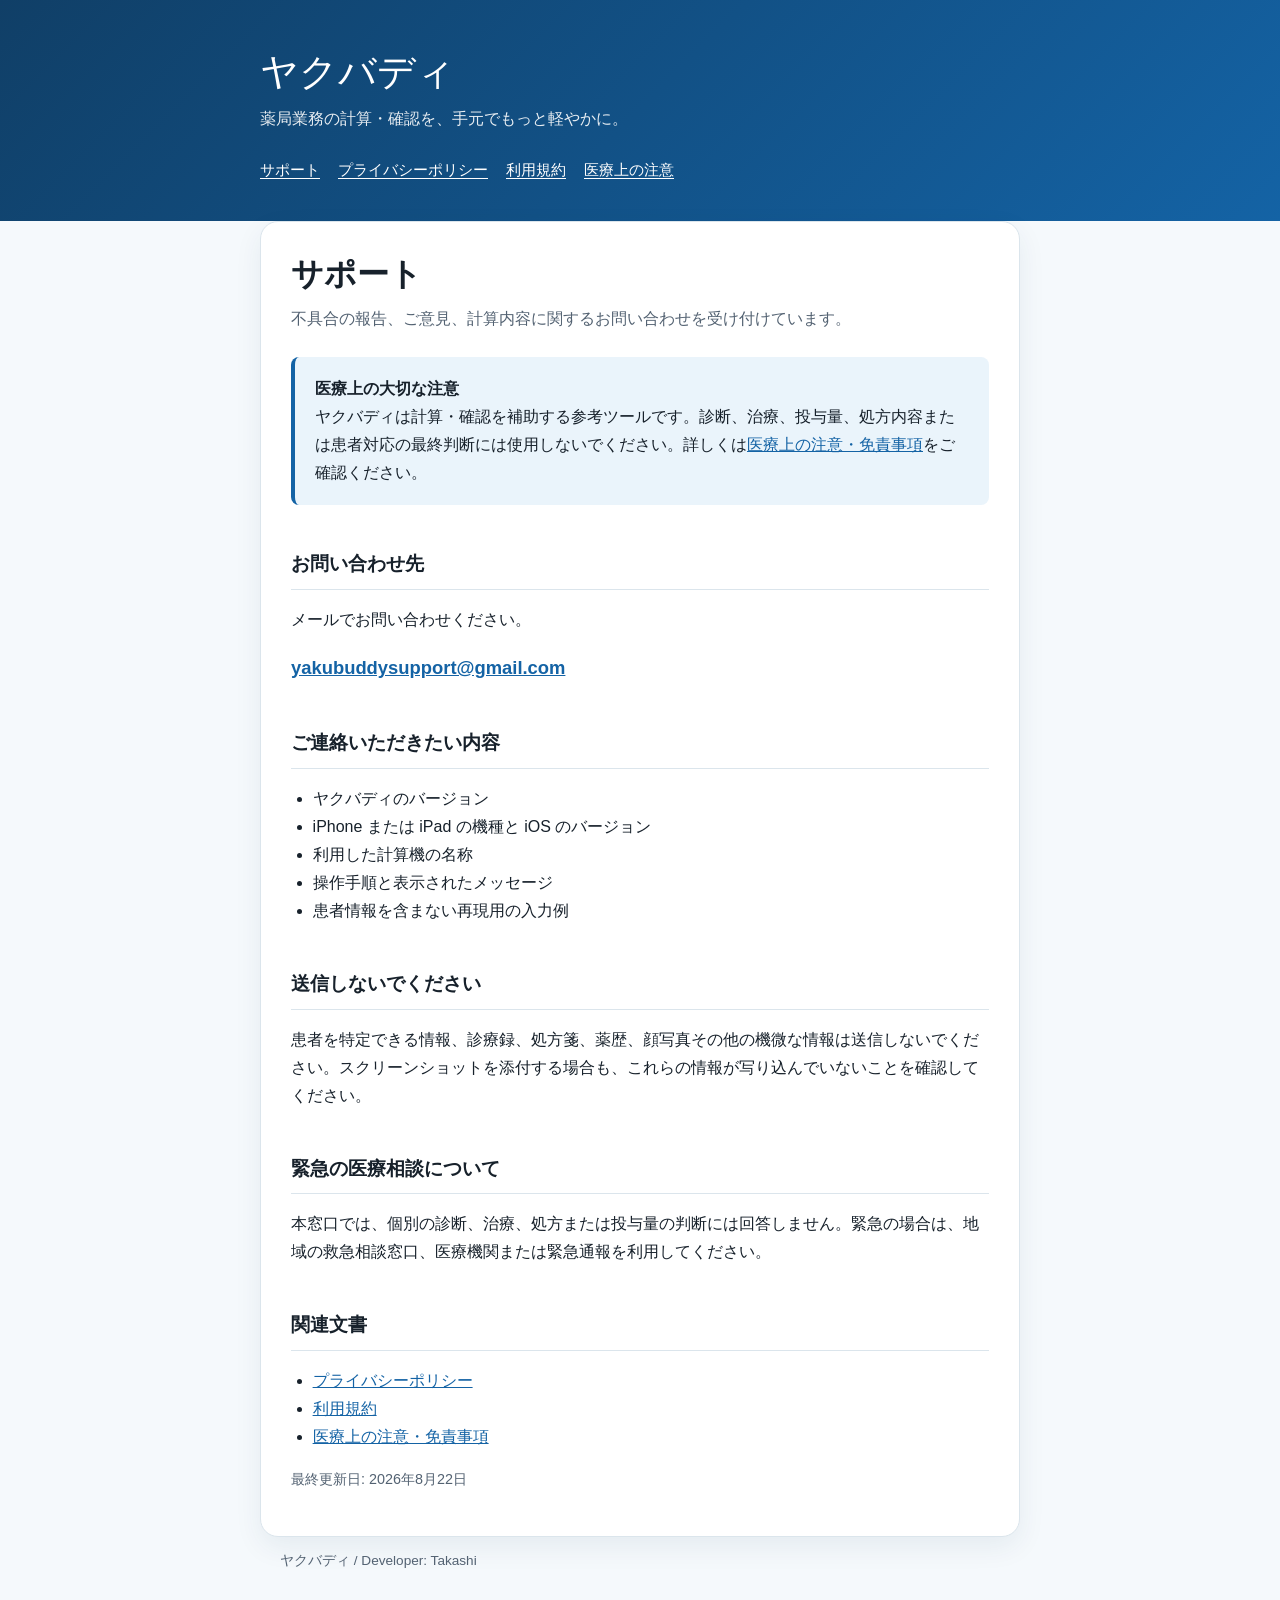
==== index.html @ fbda24fd "docs: ヤクバディの公開サポートサイトを追加" ====
<!doctype html>
<html lang="ja"><head><meta charset="utf-8"><meta name="viewport" content="width=device-width, initial-scale=1"><meta name="description" content="ヤクバディのサポートページです。"><title>ヤクバディ サポート</title><link rel="stylesheet" href="style.css"></head>
<body><header class="site-header"><div class="container"><p class="brand">ヤクバディ</p><p class="tagline">薬局業務の計算・確認を、手元でもっと軽やかに。</p><nav aria-label="サイト内ナビゲーション"><a href="index.html">サポート</a><a href="privacy.html">プライバシーポリシー</a><a href="terms.html">利用規約</a><a href="medical-notice.html">医療上の注意</a></nav></div></header>
<main class="container"><h1>サポート</h1><p class="lead">不具合の報告、ご意見、計算内容に関するお問い合わせを受け付けています。</p>
<div class="notice"><strong>医療上の大切な注意</strong><br>ヤクバディは計算・確認を補助する参考ツールです。診断、治療、投与量、処方内容または患者対応の最終判断には使用しないでください。詳しくは<a href="medical-notice.html">医療上の注意・免責事項</a>をご確認ください。</div>
<h2>お問い合わせ先</h2><p>メールでお問い合わせください。</p><p class="email"><a href="mailto:yakubuddysupport@gmail.com">yakubuddysupport@gmail.com</a></p>
<h2>ご連絡いただきたい内容</h2><ul><li>ヤクバディのバージョン</li><li>iPhone または iPad の機種と iOS のバージョン</li><li>利用した計算機の名称</li><li>操作手順と表示されたメッセージ</li><li>患者情報を含まない再現用の入力例</li></ul>
<h2>送信しないでください</h2><p>患者を特定できる情報、診療録、処方箋、薬歴、顔写真その他の機微な情報は送信しないでください。スクリーンショットを添付する場合も、これらの情報が写り込んでいないことを確認してください。</p>
<h2>緊急の医療相談について</h2><p>本窓口では、個別の診断、治療、処方または投与量の判断には回答しません。緊急の場合は、地域の救急相談窓口、医療機関または緊急通報を利用してください。</p>
<h2>関連文書</h2><ul><li><a href="privacy.html">プライバシーポリシー</a></li><li><a href="terms.html">利用規約</a></li><li><a href="medical-notice.html">医療上の注意・免責事項</a></li></ul><p class="updated">最終更新日: 2026年8月22日</p></main><footer class="container">ヤクバディ / Developer: Takashi</footer></body></html>
---- style.css ----
:root { color-scheme: light; --blue-900: #103f67; --blue-700: #1463a5; --blue-100: #eaf4fb; --ink: #17212b; --muted: #536272; --line: #dbe5ec; --surface: #fff; }
* { box-sizing: border-box; }
body { margin: 0; background: #f5f9fc; color: var(--ink); font-family: -apple-system, BlinkMacSystemFont, "Hiragino Sans", "Yu Gothic", sans-serif; line-height: 1.75; }
.site-header { background: linear-gradient(135deg, var(--blue-900), var(--blue-700)); color: #fff; padding: 48px 20px 38px; }
.container { max-width: 760px; margin: 0 auto; }
.brand { margin: 0; font-size: clamp(1.75rem, 5vw, 2.35rem); line-height: 1.3; }.tagline { margin: 8px 0 0; opacity: .9; }
nav { display: flex; flex-wrap: wrap; gap: 6px 18px; margin-top: 24px; } nav a { color: #fff; font-size: .95rem; text-underline-offset: 3px; }
main { margin: 28px auto; padding: 30px; background: var(--surface); border: 1px solid var(--line); border-radius: 18px; box-shadow: 0 10px 28px rgb(20 56 84 / 7%); }
h1 { margin: 0 0 8px; font-size: clamp(1.5rem, 4vw, 2rem); line-height: 1.4; } h2 { margin: 42px 0 12px; padding-bottom: 8px; border-bottom: 1px solid var(--line); font-size: 1.2rem; } p, li { font-size: 1rem; }
a { color: var(--blue-700); } ul { padding-left: 1.35em; }.lead { color: var(--muted); margin-top: 0; }.notice { margin: 24px 0; padding: 18px 20px; background: var(--blue-100); border-left: 4px solid var(--blue-700); border-radius: 8px; }.email { font-size: 1.15rem; font-weight: 700; }.updated { color: var(--muted); font-size: .9rem; } footer { padding: 12px 20px 36px; color: var(--muted); font-size: .85rem; }
@media (max-width: 560px) { .site-header { padding-top: 36px; } main { margin: 16px; padding: 24px 20px; border-radius: 14px; } }
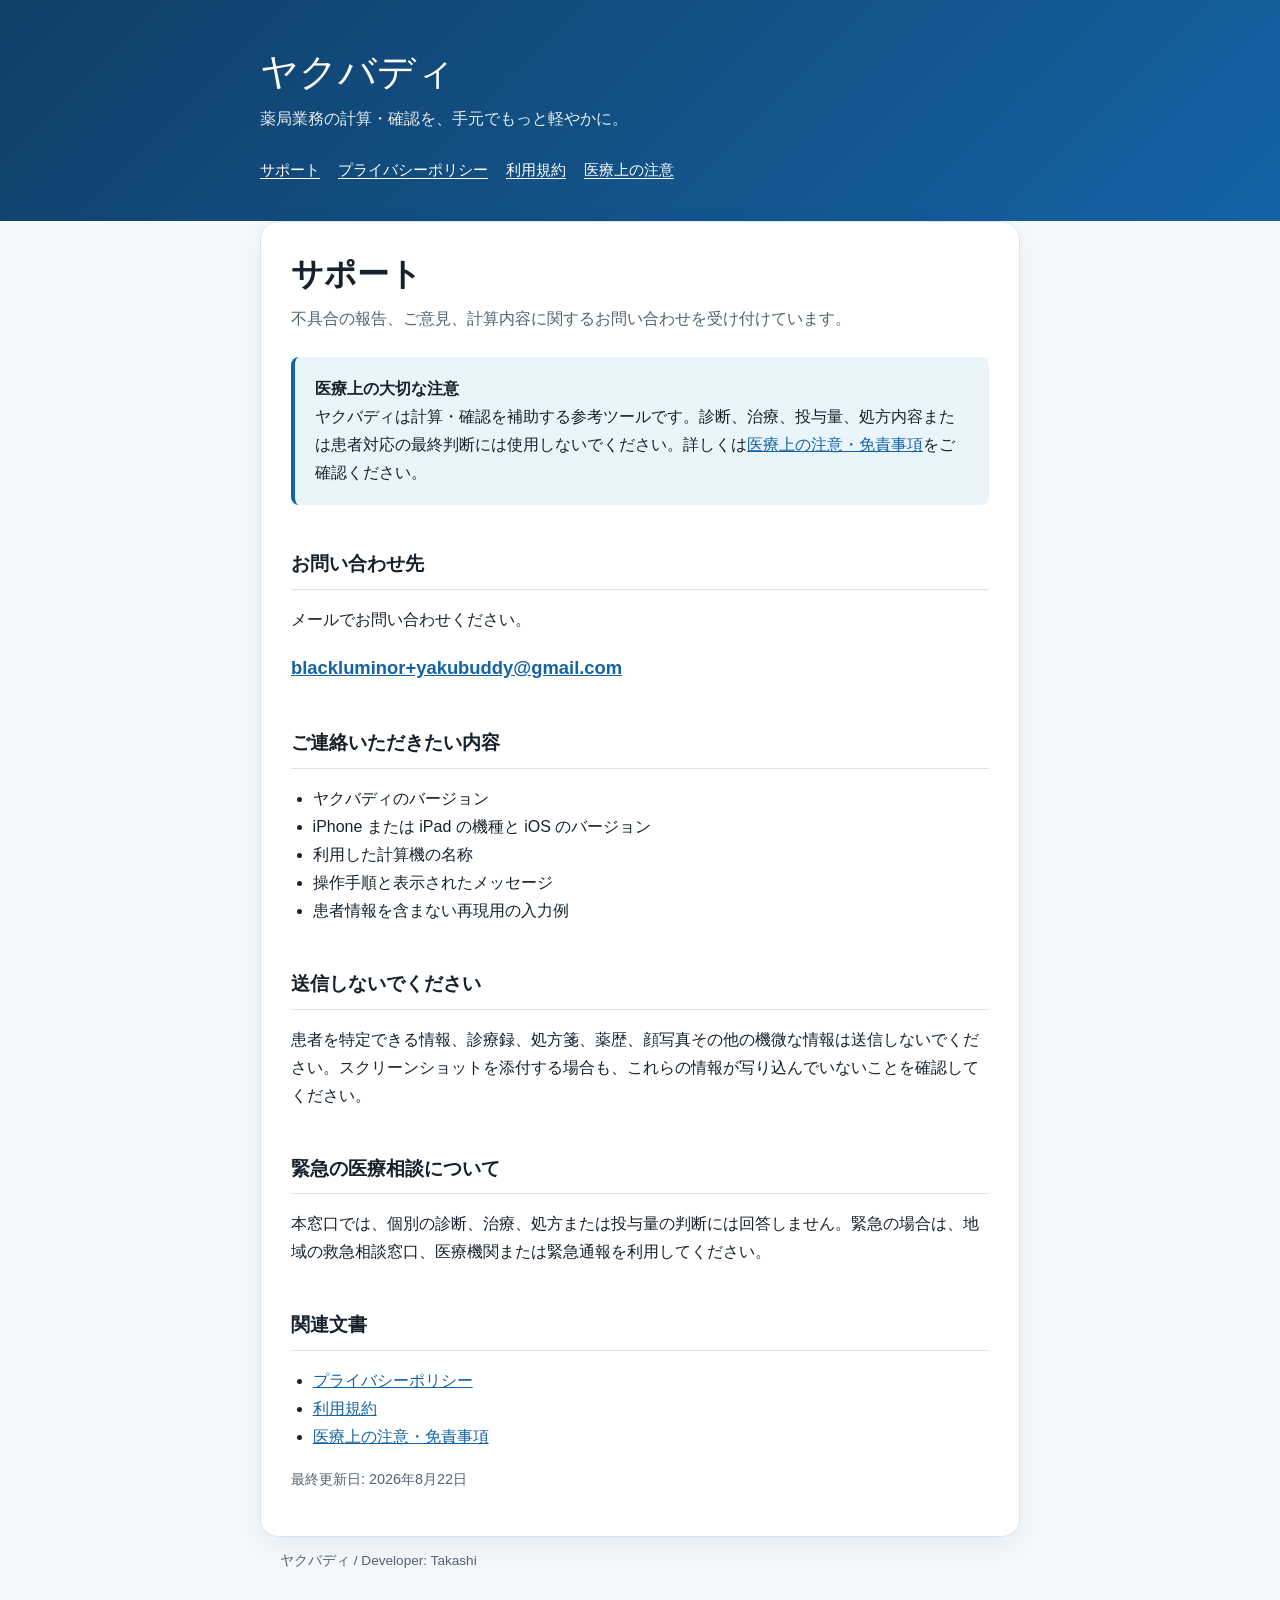
==== commit efbcc875: "サポート窓口メールをblackluminor+yakubuddy@gmail.comに変更" ====
--- a/index.html
+++ b/index.html
@@ -3,7 +3,7 @@
 <body><header class="site-header"><div class="container"><p class="brand">ヤクバディ</p><p class="tagline">薬局業務の計算・確認を、手元でもっと軽やかに。</p><nav aria-label="サイト内ナビゲーション"><a href="index.html">サポート</a><a href="privacy.html">プライバシーポリシー</a><a href="terms.html">利用規約</a><a href="medical-notice.html">医療上の注意</a></nav></div></header>
 <main class="container"><h1>サポート</h1><p class="lead">不具合の報告、ご意見、計算内容に関するお問い合わせを受け付けています。</p>
 <div class="notice"><strong>医療上の大切な注意</strong><br>ヤクバディは計算・確認を補助する参考ツールです。診断、治療、投与量、処方内容または患者対応の最終判断には使用しないでください。詳しくは<a href="medical-notice.html">医療上の注意・免責事項</a>をご確認ください。</div>
-<h2>お問い合わせ先</h2><p>メールでお問い合わせください。</p><p class="email"><a href="mailto:yakubuddysupport@gmail.com">yakubuddysupport@gmail.com</a></p>
+<h2>お問い合わせ先</h2><p>メールでお問い合わせください。</p><p class="email"><a href="mailto:blackluminor+yakubuddy@gmail.com">blackluminor+yakubuddy@gmail.com</a></p>
 <h2>ご連絡いただきたい内容</h2><ul><li>ヤクバディのバージョン</li><li>iPhone または iPad の機種と iOS のバージョン</li><li>利用した計算機の名称</li><li>操作手順と表示されたメッセージ</li><li>患者情報を含まない再現用の入力例</li></ul>
 <h2>送信しないでください</h2><p>患者を特定できる情報、診療録、処方箋、薬歴、顔写真その他の機微な情報は送信しないでください。スクリーンショットを添付する場合も、これらの情報が写り込んでいないことを確認してください。</p>
 <h2>緊急の医療相談について</h2><p>本窓口では、個別の診断、治療、処方または投与量の判断には回答しません。緊急の場合は、地域の救急相談窓口、医療機関または緊急通報を利用してください。</p>
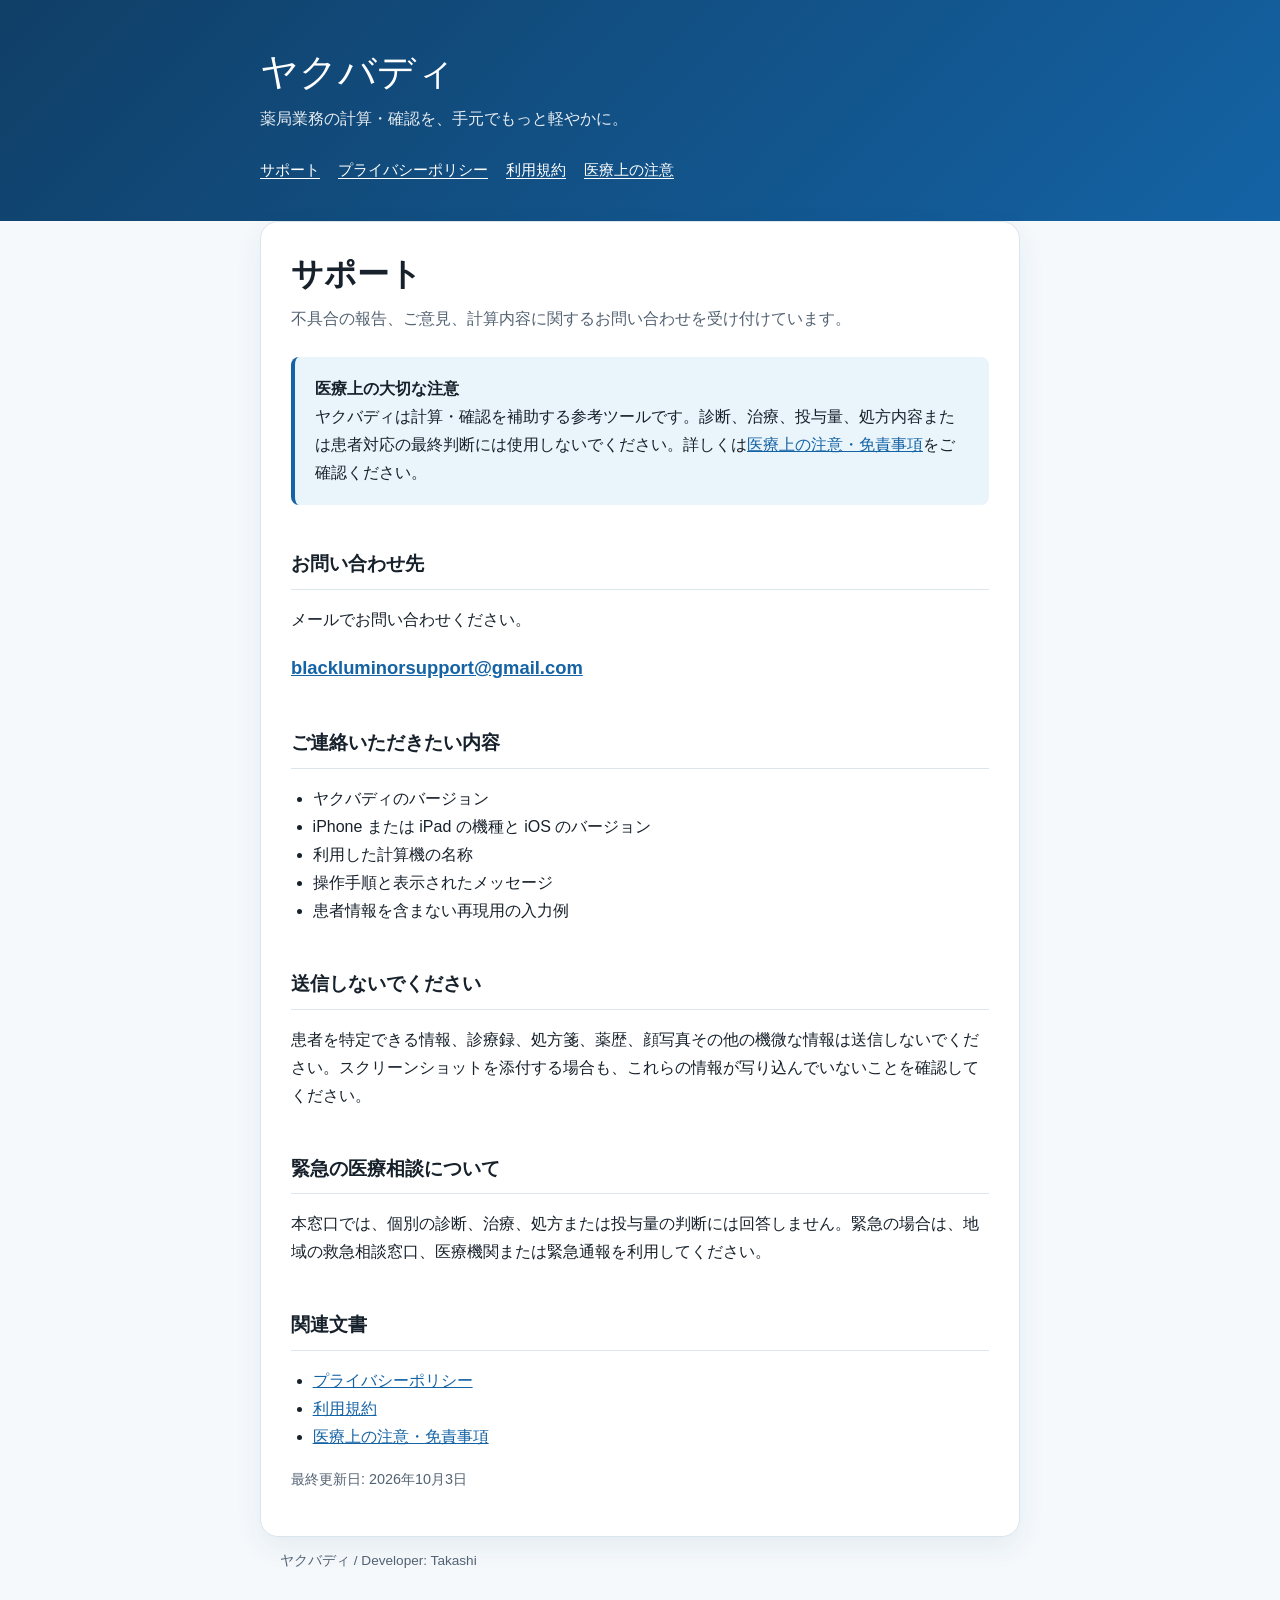
==== commit e26883c1: "サポート窓口メールをblackluminorsupport@gmail.comに変更 BlackLuminor/yakubuddy#276  Co-Authored-By: Claude Opus 5" ====
--- a/index.html
+++ b/index.html
@@ -3,8 +3,8 @@
 <body><header class="site-header"><div class="container"><p class="brand">ヤクバディ</p><p class="tagline">薬局業務の計算・確認を、手元でもっと軽やかに。</p><nav aria-label="サイト内ナビゲーション"><a href="index.html">サポート</a><a href="privacy.html">プライバシーポリシー</a><a href="terms.html">利用規約</a><a href="medical-notice.html">医療上の注意</a></nav></div></header>
 <main class="container"><h1>サポート</h1><p class="lead">不具合の報告、ご意見、計算内容に関するお問い合わせを受け付けています。</p>
 <div class="notice"><strong>医療上の大切な注意</strong><br>ヤクバディは計算・確認を補助する参考ツールです。診断、治療、投与量、処方内容または患者対応の最終判断には使用しないでください。詳しくは<a href="medical-notice.html">医療上の注意・免責事項</a>をご確認ください。</div>
-<h2>お問い合わせ先</h2><p>メールでお問い合わせください。</p><p class="email"><a href="mailto:blackluminor+yakubuddy@gmail.com">blackluminor+yakubuddy@gmail.com</a></p>
+<h2>お問い合わせ先</h2><p>メールでお問い合わせください。</p><p class="email"><a href="mailto:blackluminorsupport@gmail.com">blackluminorsupport@gmail.com</a></p>
 <h2>ご連絡いただきたい内容</h2><ul><li>ヤクバディのバージョン</li><li>iPhone または iPad の機種と iOS のバージョン</li><li>利用した計算機の名称</li><li>操作手順と表示されたメッセージ</li><li>患者情報を含まない再現用の入力例</li></ul>
 <h2>送信しないでください</h2><p>患者を特定できる情報、診療録、処方箋、薬歴、顔写真その他の機微な情報は送信しないでください。スクリーンショットを添付する場合も、これらの情報が写り込んでいないことを確認してください。</p>
 <h2>緊急の医療相談について</h2><p>本窓口では、個別の診断、治療、処方または投与量の判断には回答しません。緊急の場合は、地域の救急相談窓口、医療機関または緊急通報を利用してください。</p>
-<h2>関連文書</h2><ul><li><a href="privacy.html">プライバシーポリシー</a></li><li><a href="terms.html">利用規約</a></li><li><a href="medical-notice.html">医療上の注意・免責事項</a></li></ul><p class="updated">最終更新日: 2026年8月22日</p></main><footer class="container">ヤクバディ / Developer: Takashi</footer></body></html>
+<h2>関連文書</h2><ul><li><a href="privacy.html">プライバシーポリシー</a></li><li><a href="terms.html">利用規約</a></li><li><a href="medical-notice.html">医療上の注意・免責事項</a></li></ul><p class="updated">最終更新日: 2026年10月3日</p></main><footer class="container">ヤクバディ / Developer: Takashi</footer></body></html>
